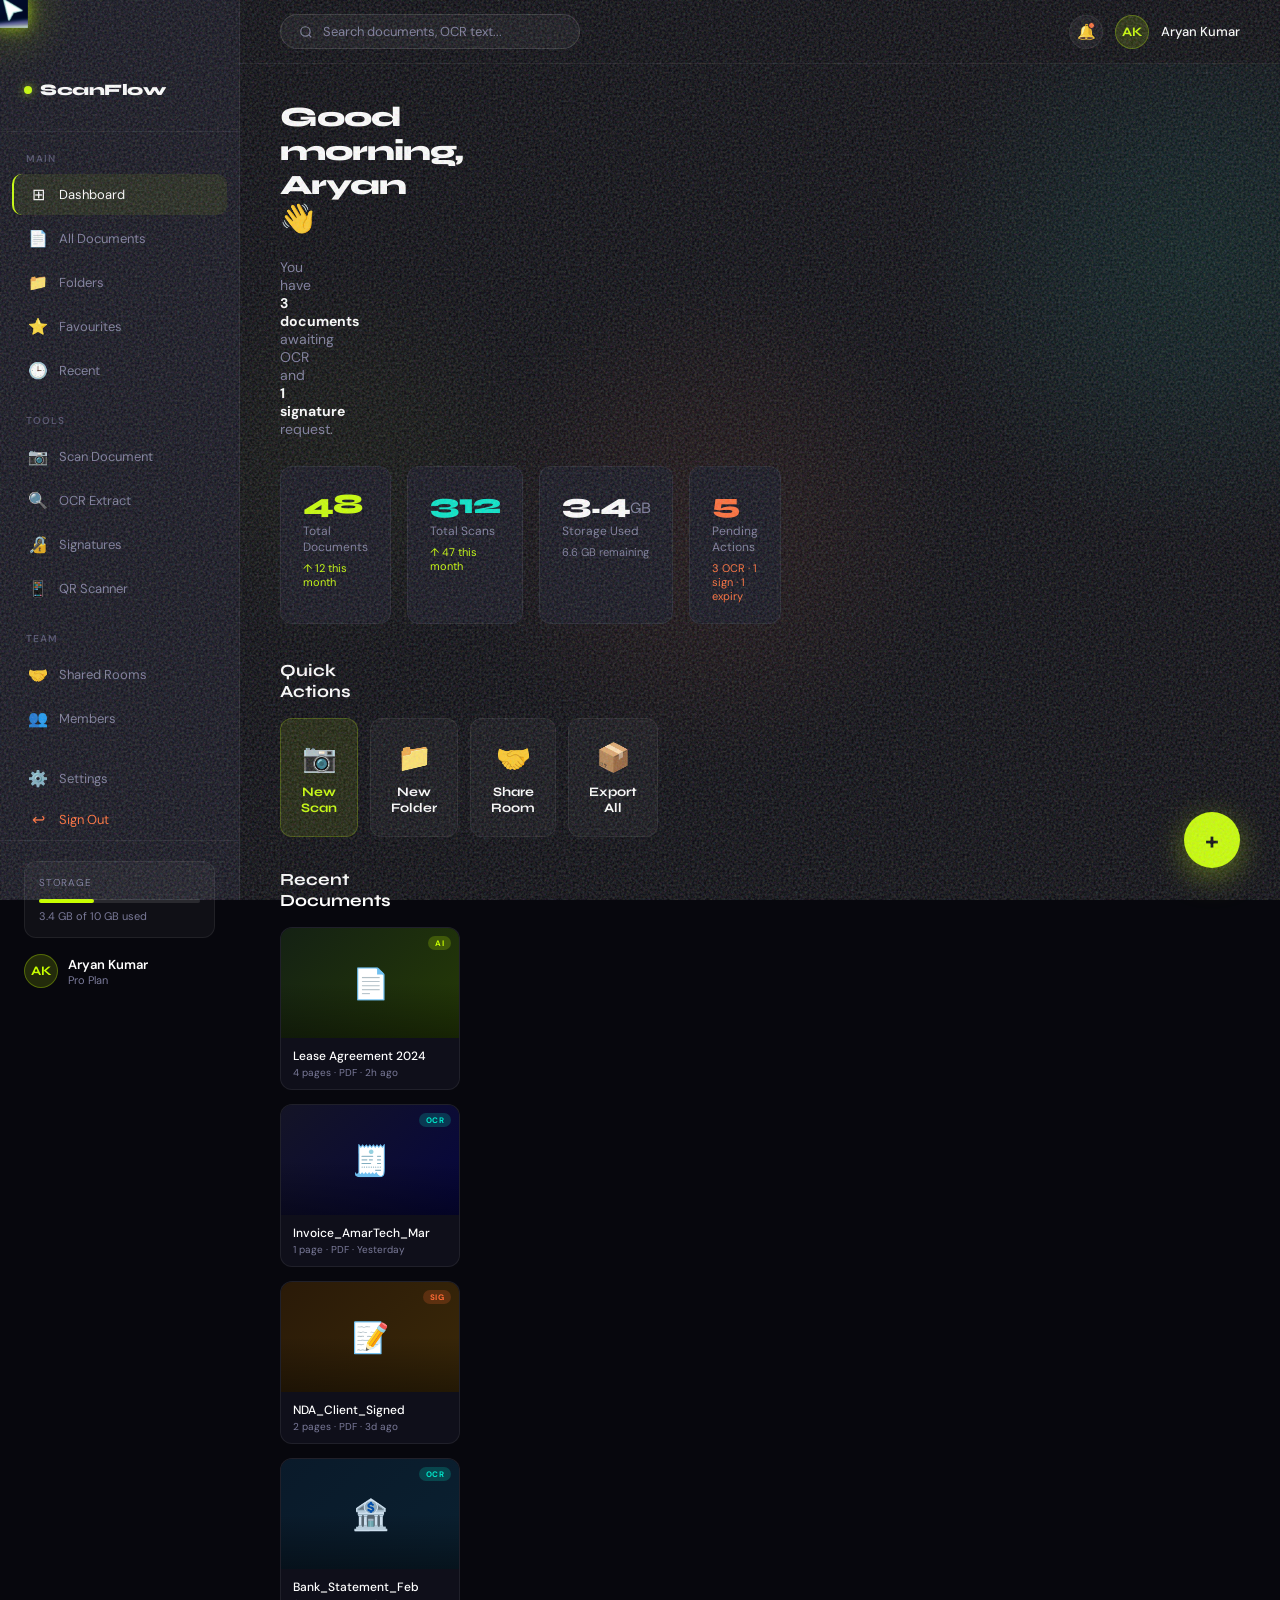
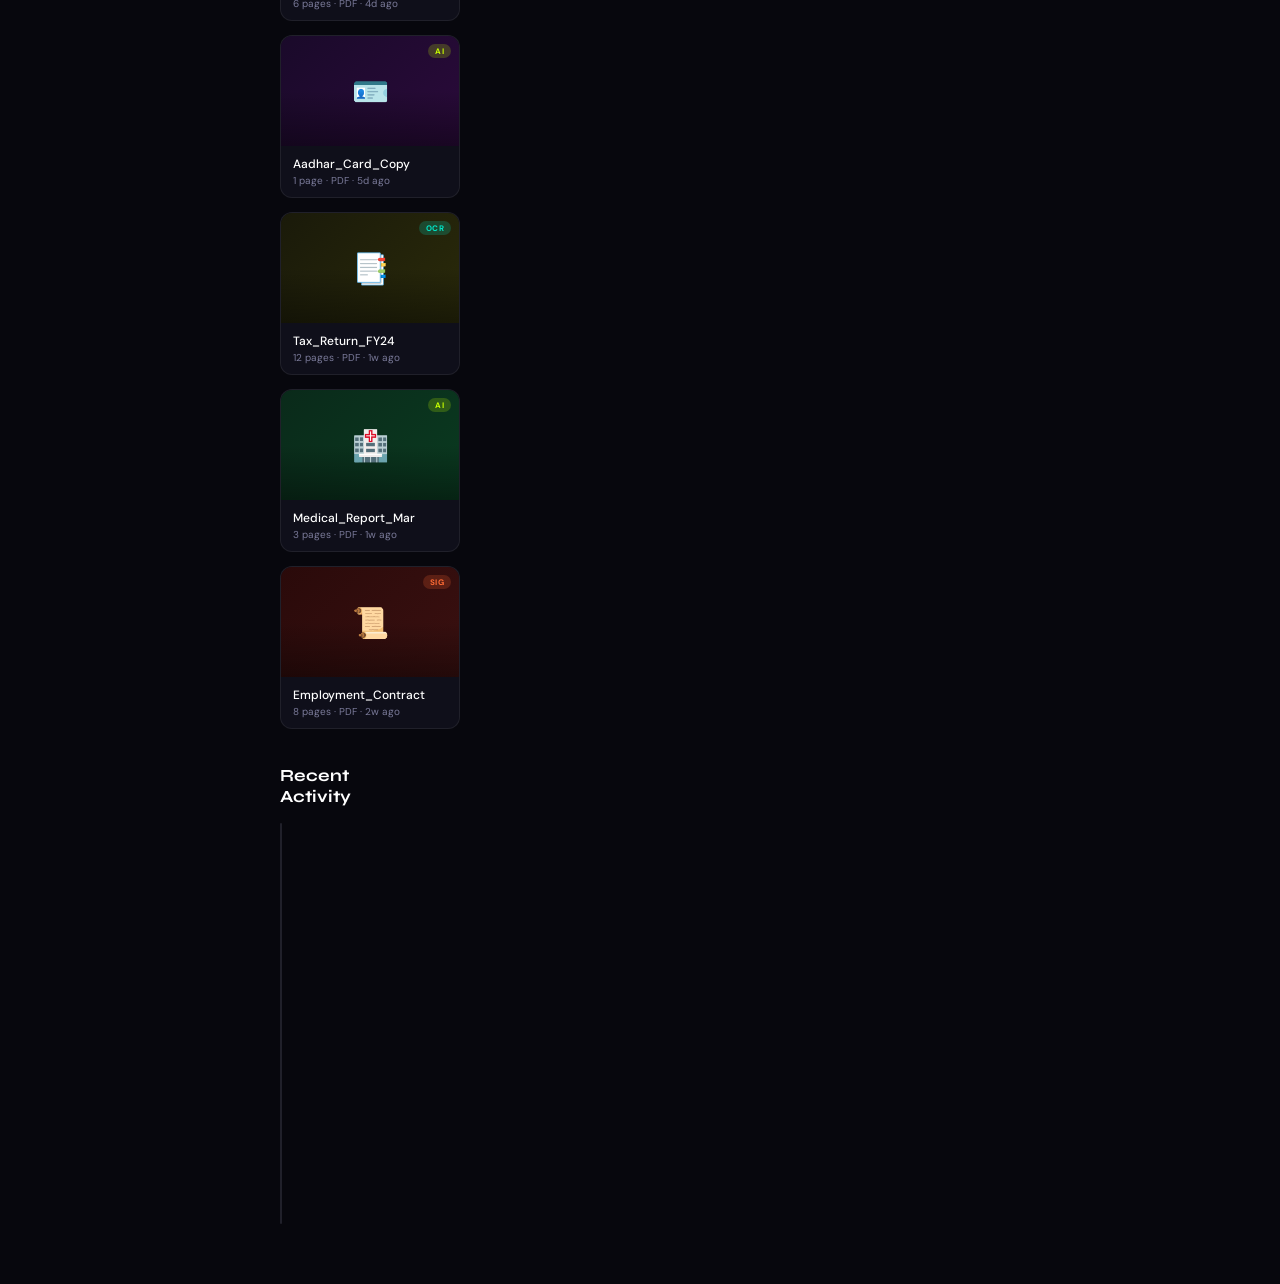
==== pages/dashboard.html @ fd3f7ed4 "Add files via upload" ====
<!DOCTYPE html>
<html lang="en">
<head>
<meta charset="UTF-8"><meta name="viewport" content="width=device-width, initial-scale=1.0">
<title>Dashboard — ScanFlow</title>
<link rel="stylesheet" href="../css/base.css">
<link rel="stylesheet" href="../css/navbar.css">
<link rel="stylesheet" href="../css/pages.css">
</head>
<body>
<div id="sf-cursor"><img src="[data-uri]" alt=""></div>
<div id="sf-cursor-glow"></div>
<div id="sf-bg" aria-hidden="true"></div>
<div id="sf-grain" aria-hidden="true"></div>

<div class="sf-page">
  <!-- DASHBOARD LAYOUT -->
  <div class="dashboard-layout">

    <!-- SIDEBAR -->
    <aside class="dash-sidebar">
      <div class="dash-logo">
        <a href="../index.html" class="island-logo"><div class="island-logo-dot"></div>ScanFlow</a>
      </div>
      <nav class="dash-nav">
        <div style="font-size:10px;font-weight:600;letter-spacing:0.1em;text-transform:uppercase;color:var(--muted2);padding:0 14px;margin-bottom:6px;">Main</div>
        <a href="dashboard.html" class="dash-link active"><span class="dash-link-icon">⊞</span> Dashboard</a>
        <a href="#" class="dash-link" onclick="showDocs();return false;"><span class="dash-link-icon">📄</span> All Documents</a>
        <a href="#" class="dash-link"><span class="dash-link-icon">📁</span> Folders</a>
        <a href="#" class="dash-link"><span class="dash-link-icon">⭐</span> Favourites</a>
        <a href="#" class="dash-link"><span class="dash-link-icon">🕒</span> Recent</a>

        <div style="font-size:10px;font-weight:600;letter-spacing:0.1em;text-transform:uppercase;color:var(--muted2);padding:8px 14px 6px;margin-top:12px;">Tools</div>
        <a href="scanner.html" class="dash-link"><span class="dash-link-icon">📷</span> Scan Document</a>
        <a href="#" class="dash-link"><span class="dash-link-icon">🔍</span> OCR Extract</a>
        <a href="#" class="dash-link"><span class="dash-link-icon">🔏</span> Signatures</a>
        <a href="#" class="dash-link"><span class="dash-link-icon">📱</span> QR Scanner</a>

        <div style="font-size:10px;font-weight:600;letter-spacing:0.1em;text-transform:uppercase;color:var(--muted2);padding:8px 14px 6px;margin-top:12px;">Team</div>
        <a href="#" class="dash-link"><span class="dash-link-icon">🤝</span> Shared Rooms</a>
        <a href="#" class="dash-link"><span class="dash-link-icon">👥</span> Members</a>

        <div style="margin-top:auto;padding-top:16px;">
          <a href="#" class="dash-link"><span class="dash-link-icon">⚙️</span> Settings</a>
          <a href="login.html" class="dash-link" style="color:var(--accent3);"><span class="dash-link-icon">↩</span> Sign Out</a>
        </div>
      </nav>

      <div class="dash-bottom">
        <div class="stor-widget">
          <div class="stor-w-label">Storage</div>
          <div class="stor-w-bar"><div class="stor-w-fill"></div></div>
          <div class="stor-w-info">3.4 GB of 10 GB used</div>
        </div>
        <div style="display:flex;align-items:center;gap:10px;">
          <div class="user-av">AK</div>
          <div>
            <div style="font-size:13px;font-weight:600;">Aryan Kumar</div>
            <div style="font-size:11px;color:var(--muted);">Pro Plan</div>
          </div>
        </div>
      </div>
    </aside>

    <!-- MAIN -->
    <main class="dash-main">

      <!-- TOP BAR -->
      <div class="dash-topbar">
        <div class="dash-search">
          <svg width="14" height="14" viewBox="0 0 24 24" fill="none" stroke="var(--muted)" stroke-width="2"><circle cx="11" cy="11" r="8"/><path d="m21 21-4.35-4.35"/></svg>
          <input type="text" placeholder="Search documents, OCR text..." id="dash-search-input">
        </div>
        <div class="dash-user">
          <div class="notif-btn">
            🔔
            <div class="notif-pip"></div>
          </div>
          <div class="user-av">AK</div>
          <div style="font-size:13px;font-weight:500;">Aryan Kumar</div>
        </div>
      </div>

      <!-- GREETING -->
      <div style="margin-bottom:28px;">
        <h1 class="dash-section-title" style="font-size:28px;">Good morning, Aryan 👋</h1>
        <p style="font-size:14px;color:var(--muted);">You have <strong style="color:#fff;">3 documents</strong> awaiting OCR and <strong style="color:#fff;">1 signature</strong> request.</p>
      </div>

      <!-- STATS ROW -->
      <div class="stats-row">
        <div class="stat-card">
          <div class="stat-card-num" style="color:var(--accent);">48</div>
          <div class="stat-card-label">Total Documents</div>
          <div class="stat-card-change change-up">↑ 12 this month</div>
        </div>
        <div class="stat-card">
          <div class="stat-card-num" style="color:var(--accent2);">312</div>
          <div class="stat-card-label">Total Scans</div>
          <div class="stat-card-change change-up">↑ 47 this month</div>
        </div>
        <div class="stat-card">
          <div class="stat-card-num">3.4<span style="font-size:16px;font-weight:400;color:var(--muted);">GB</span></div>
          <div class="stat-card-label">Storage Used</div>
          <div class="stat-card-change" style="color:var(--muted);">6.6 GB remaining</div>
        </div>
        <div class="stat-card">
          <div class="stat-card-num" style="color:var(--accent3);">5</div>
          <div class="stat-card-label">Pending Actions</div>
          <div class="stat-card-change change-dn">3 OCR · 1 sign · 1 expiry</div>
        </div>
      </div>

      <!-- QUICK ACTIONS -->
      <div style="margin-bottom:32px;">
        <div class="dash-recent-title" style="margin-top:0;">Quick Actions</div>
        <div style="display:grid;grid-template-columns:repeat(4,1fr);gap:12px;">
          <a href="scanner.html" style="background:rgba(200,255,0,0.1);border:1px solid rgba(200,255,0,0.22);border-radius:var(--r);padding:20px;text-align:center;transition:all 0.2s;display:block;" onmouseover="this.style.transform='translateY(-2px)'" onmouseout="this.style.transform='none'">
            <div style="font-size:28px;margin-bottom:8px;">📷</div>
            <div style="font-family:'Syne',sans-serif;font-size:13px;font-weight:700;color:var(--accent);">New Scan</div>
          </a>
          <div onclick="sfToast('📂','Folder created','New folder ready')" style="background:rgba(255,255,255,0.04);border:1px solid var(--border);border-radius:var(--r);padding:20px;text-align:center;transition:all 0.2s;" onmouseover="this.style.borderColor='var(--border2)';this.style.transform='translateY(-2px)'" onmouseout="this.style.borderColor='var(--border)';this.style.transform='none'">
            <div style="font-size:28px;margin-bottom:8px;">📁</div>
            <div style="font-family:'Syne',sans-serif;font-size:13px;font-weight:700;">New Folder</div>
          </div>
          <div onclick="sfToast('🔗','Link copied!','Share link ready to send')" style="background:rgba(255,255,255,0.04);border:1px solid var(--border);border-radius:var(--r);padding:20px;text-align:center;transition:all 0.2s;" onmouseover="this.style.borderColor='var(--border2)';this.style.transform='translateY(-2px)'" onmouseout="this.style.borderColor='var(--border)';this.style.transform='none'">
            <div style="font-size:28px;margin-bottom:8px;">🤝</div>
            <div style="font-family:'Syne',sans-serif;font-size:13px;font-weight:700;">Share Room</div>
          </div>
          <div onclick="sfToast('📦','Export started','Creating ZIP of all documents...')" style="background:rgba(255,255,255,0.04);border:1px solid var(--border);border-radius:var(--r);padding:20px;text-align:center;transition:all 0.2s;" onmouseover="this.style.borderColor='var(--border2)';this.style.transform='translateY(-2px)'" onmouseout="this.style.borderColor='var(--border)';this.style.transform='none'">
            <div style="font-size:28px;margin-bottom:8px;">📦</div>
            <div style="font-family:'Syne',sans-serif;font-size:13px;font-weight:700;">Export All</div>
          </div>
        </div>
      </div>

      <!-- RECENT DOCUMENTS -->
      <div class="dash-recent-title">Recent Documents</div>
      <div class="dash-docs-grid" id="docs-grid">
        <!-- populated by JS -->
      </div>

      <!-- ACTIVITY FEED -->
      <div class="dash-recent-title" style="margin-top:36px;">Recent Activity</div>
      <div style="background:var(--ink2);border:1px solid var(--border);border-radius:var(--r);overflow:hidden;">
        <div id="activity-feed"></div>
      </div>

    </main>
  </div>

  <!-- FAB -->
  <button class="scan-fab" onclick="window.location.href='scanner.html'" title="New Scan">+</button>

</div><!-- /sf-page -->

<div id="sf-toast"><div class="toast-ico">✅</div><div><div class="toast-title">Done</div><div class="toast-msg"></div></div></div>
<script src="../js/main.js"></script>
<script>
const docs = [
  { emoji:'📄', name:'Lease Agreement 2024', meta:'4 pages · PDF · 2h ago',   bg:'linear-gradient(135deg,#142114,#253a06)', tag:'AI',  tagClass:'tag-ai'  },
  { emoji:'🧾', name:'Invoice_AmarTech_Mar', meta:'1 page · PDF · Yesterday', bg:'linear-gradient(135deg,#141426,#06063e)', tag:'OCR', tagClass:'tag-ocr' },
  { emoji:'📝', name:'NDA_Client_Signed',    meta:'2 pages · PDF · 3d ago',   bg:'linear-gradient(135deg,#2a1a08,#3a2808)', tag:'SIG', tagClass:'tag-sig' },
  { emoji:'🏦', name:'Bank_Statement_Feb',   meta:'6 pages · PDF · 4d ago',   bg:'linear-gradient(135deg,#0a1a2a,#0a2030)', tag:'OCR', tagClass:'tag-ocr' },
  { emoji:'🪪', name:'Aadhar_Card_Copy',     meta:'1 page · PDF · 5d ago',    bg:'linear-gradient(135deg,#1a0a2a,#2a0a3a)', tag:'AI',  tagClass:'tag-ai'  },
  { emoji:'📑', name:'Tax_Return_FY24',      meta:'12 pages · PDF · 1w ago',  bg:'linear-gradient(135deg,#1a1a0a,#2a2a0a)', tag:'OCR', tagClass:'tag-ocr' },
  { emoji:'🏥', name:'Medical_Report_Mar',   meta:'3 pages · PDF · 1w ago',   bg:'linear-gradient(135deg,#0a2a1a,#0a3a20)', tag:'AI',  tagClass:'tag-ai'  },
  { emoji:'📜', name:'Employment_Contract',  meta:'8 pages · PDF · 2w ago',   bg:'linear-gradient(135deg,#2a0a0a,#3a1010)', tag:'SIG', tagClass:'tag-sig' },
];

const grid = document.getElementById('docs-grid');
docs.forEach(d => {
  grid.innerHTML += `
  <div class="dash-doc-card" onclick="sfToast('📄','Opening...','${d.name}')">
    <div class="ddc-thumb" style="background:${d.bg};">
      <span style="position:relative;z-index:1;">${d.emoji}</span>
      <span class="doc-tag-mini ${d.tagClass}" style="position:absolute;top:8px;right:8px;z-index:2;">${d.tag}</span>
    </div>
    <div class="ddc-info">
      <div class="ddc-name">${d.name}</div>
      <div class="ddc-meta">${d.meta}</div>
    </div>
    <div class="ddc-actions">
      <div class="ddc-btn" title="Edit" onclick="event.stopPropagation();sfToast('✏️','Edit mode','Opening editor...')">✏️</div>
      <div class="ddc-btn" title="Share" onclick="event.stopPropagation();sfToast('🔗','Link copied!','Share link ready')">🔗</div>
      <div class="ddc-btn" title="Delete" onclick="event.stopPropagation();sfToast('🗑','Deleted','Moved to Trash')">🗑</div>
    </div>
  </div>`;
});

const activities = [
  { icon:'☁️', color:'var(--accent)',  title:'Lease Agreement 2024 synced to Cloudinary',  time:'2 hours ago'  },
  { icon:'✨', color:'var(--accent)',  title:'AI named: Invoice_AmarTech_Mar2024',           time:'Yesterday'    },
  { icon:'🔍', color:'var(--accent2)', title:'OCR completed on Bank_Statement_Feb',          time:'4 days ago'   },
  { icon:'🔏', color:'var(--accent3)', title:'NDA_Client signed with digital signature',     time:'3 days ago'   },
  { icon:'📦', color:'var(--accent2)', title:'Tax_Return_FY24 exported as PDF',              time:'1 week ago'   },
];

const feed = document.getElementById('activity-feed');
activities.forEach((a, i) => {
  feed.innerHTML += `
  <div style="display:flex;align-items:center;gap:14px;padding:14px 18px;${i < activities.length-1 ? 'border-bottom:1px solid var(--border);' : ''}transition:background 0.2s;" onmouseover="this.style.background='rgba(255,255,255,0.02)'" onmouseout="this.style.background='transparent'">
    <div style="width:32px;height:32px;border-radius:9px;background:rgba(255,255,255,0.05);display:flex;align-items:center;justify-content:center;font-size:14px;flex-shrink:0;">${a.icon}</div>
    <div style="flex:1;font-size:13px;">${a.title}</div>
    <div style="font-size:11px;color:var(--muted);white-space:nowrap;">${a.time}</div>
  </div>`;
});

// Search filter
document.getElementById('dash-search-input').addEventListener('input', function() {
  const q = this.value.toLowerCase();
  document.querySelectorAll('.dash-doc-card').forEach(c => {
    const name = c.querySelector('.ddc-name').textContent.toLowerCase();
    c.style.display = name.includes(q) ? '' : 'none';
  });
});
</script>
</body>
</html>
---- css/base.css ----
/* ============================================
   SCANFLOW — BASE STYLES
   Variables · Reset · Typography · Cursor · Background
   ============================================ */

@import url('https://fonts.googleapis.com/css2?family=Syne:wght@400;500;600;700;800&family=DM+Sans:ital,wght@0,300;0,400;0,500;1,300&family=DM+Mono:wght@400;500&display=swap');

/* ── TOKENS ── */
:root {
  --ink:     #07070d;
  --ink2:    #0f0f1a;
  --ink3:    #1a1a28;
  --ink4:    #252536;
  --smoke:   #f5f4f0;
  --accent:  #c8ff00;
  --accent2: #00e5c8;
  --accent3: #ff6b35;
  --muted:   #7a7a99;
  --muted2:  #4a4a66;
  --border:  rgba(255,255,255,0.07);
  --border2: rgba(255,255,255,0.13);
  --border3: rgba(255,255,255,0.22);
  --r:       12px;
  --r2:      20px;
  --r3:      28px;
  --shadow:  0 24px 80px rgba(0,0,0,0.6);
}

/* ── RESET ── */
*, *::before, *::after { margin:0; padding:0; box-sizing:border-box; }
html { scroll-behavior: smooth; font-size: 16px; }
body {
  font-family: 'DM Sans', sans-serif;
  background: var(--ink);
  color: #fff;
  overflow-x: hidden;
  cursor: none;
  min-height: 100vh;
}
a { text-decoration: none; color: inherit; }
button { font-family: inherit; cursor: none; }
img { max-width: 100%; display: block; }
ul { list-style: none; }

/* ── CUSTOM CURSOR ── */
#sf-cursor {
  position: fixed;
  width: 32px; height: 32px;
  pointer-events: none;
  z-index: 99999;
  transform: translate(-4px, -4px);
  transition: transform 0.08s linear;
  will-change: transform, left, top;
  filter: drop-shadow(0 0 8px rgba(200,255,0,0.6)) drop-shadow(0 0 20px rgba(200,255,0,0.3));
}
#sf-cursor img {
  width: 100%; height: 100%;
  object-fit: contain;
}
#sf-cursor-glow {
  position: fixed;
  width: 180px; height: 180px;
  border-radius: 50%;
  pointer-events: none;
  z-index: 99990;
  transform: translate(-50%, -50%);
  background: radial-gradient(circle, rgba(200,255,0,0.06) 0%, transparent 70%);
  transition: left 0.25s ease, top 0.25s ease;
}
body:has(a:hover) #sf-cursor { filter: drop-shadow(0 0 12px rgba(200,255,0,1)) drop-shadow(0 0 30px rgba(200,255,0,0.6)); transform: translate(-4px,-4px) scale(1.2); }
body:has(button:hover) #sf-cursor { filter: drop-shadow(0 0 12px var(--accent2)) drop-shadow(0 0 30px rgba(0,229,200,0.6)); transform: translate(-4px,-4px) scale(1.15) rotate(-15deg); }

/* ── NEON FLUID BACKGROUND ── */
#sf-bg {
  position: fixed;
  inset: 0;
  z-index: 0;
  overflow: hidden;
  pointer-events: none;
}
#sf-bg canvas {
  position: absolute;
  inset: 0;
  width: 100%;
  height: 100%;
}
.sf-blob {
  position: absolute;
  border-radius: 50%;
  filter: blur(80px);
  mix-blend-mode: screen;
  animation: blobFloat linear infinite;
  will-change: transform;
  opacity: 0;
  animation-fill-mode: forwards;
}
@keyframes blobFloat {
  0%   { transform: translate(0,0) scale(1);   opacity:0; }
  10%  { opacity: 0.7; }
  50%  { transform: translate(var(--dx), var(--dy)) scale(var(--scale)); opacity: 0.5; }
  90%  { opacity: 0.6; }
  100% { transform: translate(var(--dx2),var(--dy2)) scale(0.9); opacity: 0; }
}

/* ── GRAIN ── */
#sf-grain {
  position: fixed; inset: 0; z-index: 9998;
  pointer-events: none; opacity: 0.28;
  background-image: url("data:image/svg+xml,%3Csvg viewBox='0 0 512 512' xmlns='http://www.w3.org/2000/svg'%3E%3Cfilter id='n'%3E%3CfeTurbulence type='fractalNoise' baseFrequency='0.75' numOctaves='4' stitchTiles='stitch'/%3E%3C/filter%3E%3Crect width='100%25' height='100%25' filter='url(%23n)'/%3E%3C/svg%3E");
}

/* ── LAYOUT WRAPPER ── */
.sf-page {
  position: relative;
  z-index: 1;
  min-height: 100vh;
}

/* ── TYPOGRAPHY ── */
.display {
  font-family: 'Syne', sans-serif;
  font-weight: 800;
  line-height: 0.92;
  letter-spacing: -3px;
}
.display-md {
  font-family: 'Syne', sans-serif;
  font-weight: 700;
  line-height: 1.05;
  letter-spacing: -1.5px;
}
.mono { font-family: 'DM Mono', monospace; }

/* ── SECTION LABEL ── */
.sec-label {
  display: inline-flex; align-items: center; gap: 10px;
  font-size: 11px; font-weight: 600;
  letter-spacing: 0.14em; text-transform: uppercase;
  color: var(--accent); margin-bottom: 18px;
}
.sec-label::before {
  content: '';
  display: block; width: 28px; height: 1px;
  background: var(--accent);
}

/* ── BUTTONS ── */
.btn {
  display: inline-flex; align-items: center; gap: 10px;
  font-family: 'Syne', sans-serif; font-weight: 700;
  font-size: 14px; letter-spacing: -0.2px;
  padding: 14px 28px; border-radius: 100px;
  border: none; cursor: none;
  transition: transform 0.2s, box-shadow 0.3s, opacity 0.2s;
}
.btn-primary {
  background: var(--accent); color: var(--ink);
}
.btn-primary:hover {
  transform: translateY(-2px);
  box-shadow: 0 16px 50px rgba(200,255,0,0.35);
}
.btn-ghost {
  background: transparent; color: #fff;
  border: 1px solid var(--border2);
}
.btn-ghost:hover { background: rgba(255,255,255,0.06); border-color: var(--border3); }
.btn-accent2 {
  background: var(--accent2); color: var(--ink);
}
.btn-accent2:hover { transform: translateY(-2px); box-shadow: 0 16px 50px rgba(0,229,200,0.35); }

/* ── CARDS ── */
.card {
  background: rgba(255,255,255,0.03);
  border: 1px solid var(--border);
  border-radius: var(--r2);
  transition: border-color 0.3s, transform 0.3s;
}
.card:hover { border-color: var(--border2); transform: translateY(-3px); }
.card-glow:hover { box-shadow: 0 0 40px rgba(200,255,0,0.08); }

/* ── ACCENT LINE TOP ── */
.accent-top {
  position: relative;
}
.accent-top::before {
  content: '';
  position: absolute; top: 0; left: 0; right: 0; height: 1px;
  background: linear-gradient(90deg, transparent, var(--accent), transparent);
  opacity: 0; transition: opacity 0.3s;
}
.accent-top:hover::before { opacity: 1; }

/* ── BADGE ── */
.badge {
  display: inline-flex; align-items: center; gap: 7px;
  border-radius: 100px; padding: 6px 14px;
  font-size: 11px; font-weight: 600;
  letter-spacing: 0.06em; text-transform: uppercase;
}
.badge-green  { background: rgba(200,255,0,0.1);  border: 1px solid rgba(200,255,0,0.22); color: var(--accent); }
.badge-teal   { background: rgba(0,229,200,0.1);  border: 1px solid rgba(0,229,200,0.22); color: var(--accent2); }
.badge-coral  { background: rgba(255,107,53,0.1); border: 1px solid rgba(255,107,53,0.22); color: var(--accent3); }
.badge-dot { width:5px; height:5px; border-radius:50%; background:currentColor; animation: pulse 1.4s ease-in-out infinite; }

/* ── DIVIDER ── */
.divider {
  border: none;
  border-top: 1px solid var(--border);
  margin: 0;
}

/* ── SCROLL REVEAL ── */
.reveal {
  opacity: 0;
  transform: translateY(28px);
  transition: opacity 0.75s ease, transform 0.75s ease;
}
.reveal.visible { opacity: 1; transform: translateY(0); }
.reveal-delay-1 { transition-delay: 0.1s; }
.reveal-delay-2 { transition-delay: 0.2s; }
.reveal-delay-3 { transition-delay: 0.3s; }

/* ── ANIMATIONS ── */
@keyframes pulse     { 0%,100%{transform:scale(1);opacity:1} 50%{transform:scale(1.6);opacity:0.6} }
@keyframes fadeUp    { from{opacity:0;transform:translateY(24px)} to{opacity:1;transform:translateY(0)} }
@keyframes glow      { 0%,100%{opacity:0.4} 50%{opacity:0.8} }
@keyframes spin      { to{transform:rotate(360deg)} }
@keyframes marquee   { from{transform:translateX(0)} to{transform:translateX(-50%)} }
@keyframes scanLine  { 0%{top:8%} 100%{top:88%} }
@keyframes scanPulse { 0%,100%{box-shadow:0 0 12px rgba(200,255,0,0.4)} 50%{box-shadow:0 0 28px rgba(200,255,0,0.9)} }
@keyframes bounce    { 0%,100%{transform:translateX(-50%) translateY(0)} 50%{transform:translateX(-50%) translateY(9px)} }
@keyframes slideIn   { from{transform:translateY(20px);opacity:0} to{transform:translateY(0);opacity:1} }

/* ── FORM INPUTS ── */
.sf-input {
  width: 100%;
  background: rgba(255,255,255,0.05);
  border: 1px solid var(--border2);
  border-radius: var(--r);
  padding: 14px 18px;
  color: #fff; font-family: 'DM Sans', sans-serif; font-size: 15px;
  outline: none; transition: border-color 0.2s, box-shadow 0.2s;
}
.sf-input::placeholder { color: var(--muted); }
.sf-input:focus { border-color: rgba(200,255,0,0.4); box-shadow: 0 0 0 3px rgba(200,255,0,0.08); }

input[type=range] {
  -webkit-appearance: none; width: 100%; height: 3px;
  background: rgba(255,255,255,0.12); border-radius: 2px; outline: none;
}
input[type=range]::-webkit-slider-thumb {
  -webkit-appearance: none; width: 15px; height: 15px;
  border-radius: 50%; background: var(--accent); cursor: none;
  box-shadow: 0 0 12px rgba(200,255,0,0.5);
}

/* ── SCROLLBAR ── */
::-webkit-scrollbar { width: 6px; }
::-webkit-scrollbar-track { background: var(--ink2); }
::-webkit-scrollbar-thumb { background: var(--ink4); border-radius: 3px; }
::-webkit-scrollbar-thumb:hover { background: var(--muted2); }

/* ── SELECTION ── */
::selection { background: rgba(200,255,0,0.25); color: #fff; }
---- css/navbar.css ----
/* ============================================
   SCANFLOW — DYNAMIC ISLAND NAVBAR
   ============================================ */

/* ── NAVBAR WRAPPER ── */
#sf-nav-wrap {
  position: fixed;
  top: 20px;
  left: 50%;
  transform: translateX(-50%);
  z-index: 1000;
  display: flex;
  justify-content: center;
}

/* ── THE ISLAND ── */
#sf-island {
  background: rgba(10,10,18,0.82);
  backdrop-filter: blur(24px) saturate(180%);
  -webkit-backdrop-filter: blur(24px) saturate(180%);
  border: 1px solid rgba(255,255,255,0.1);
  border-radius: 100px;
  padding: 10px 14px 10px 18px;
  display: flex;
  align-items: center;
  gap: 0;
  box-shadow:
    0 4px 24px rgba(0,0,0,0.5),
    0 0 0 0.5px rgba(255,255,255,0.05) inset,
    0 1px 0 rgba(255,255,255,0.08) inset;
  transition:
    width 0.5s cubic-bezier(0.34,1.56,0.64,1),
    padding 0.4s cubic-bezier(0.34,1.56,0.64,1),
    background 0.3s;
  white-space: nowrap;
  overflow: visible;
  width: auto;
  min-width: 0;
}

#sf-island.expanded {
  background: rgba(10,10,18,0.95);
  border-color: rgba(200,255,0,0.15);
}

/* ── LOGO INSIDE ISLAND ── */
.island-logo {
  display: flex; align-items: center; gap: 8px;
  font-family: 'Syne', sans-serif;
  font-weight: 800; font-size: 16px;
  letter-spacing: -0.5px;
  color: #fff;
  flex-shrink: 0;
}
.island-logo-dot {
  width: 8px; height: 8px;
  background: var(--accent);
  border-radius: 50%;
  box-shadow: 0 0 10px rgba(200,255,0,0.7);
  animation: pulse 2s ease-in-out infinite;
}

/* ── SEPARATOR ── */
.island-sep {
  width: 1px; height: 20px;
  background: rgba(255,255,255,0.1);
  margin: 0 14px;
  flex-shrink: 0;
}

/* ── LINKS ── */
.island-links {
  display: flex; align-items: center; gap: 4px;
  flex-shrink: 0;
}
.island-link {
  padding: 7px 14px;
  border-radius: 100px;
  font-size: 13px; font-weight: 400;
  color: var(--muted);
  transition: color 0.2s, background 0.2s;
  white-space: nowrap;
  position: relative;
}
.island-link:hover { color: #fff; background: rgba(255,255,255,0.06); }
.island-link.active { color: #fff; }
.island-link.active::after {
  content: '';
  position: absolute; bottom: 3px; left: 50%; transform: translateX(-50%);
  width: 4px; height: 4px; border-radius: 50%;
  background: var(--accent);
  box-shadow: 0 0 6px rgba(200,255,0,0.8);
}

/* ── CTA BUTTON INSIDE ISLAND ── */
.island-cta {
  display: flex; align-items: center; gap: 6px;
  background: var(--accent); color: var(--ink);
  font-family: 'Syne', sans-serif;
  font-weight: 700; font-size: 13px;
  padding: 9px 18px; border-radius: 100px;
  border: none; flex-shrink: 0;
  transition: transform 0.2s, box-shadow 0.2s;
  margin-left: 8px;
}
.island-cta:hover {
  transform: scale(1.04);
  box-shadow: 0 0 24px rgba(200,255,0,0.45);
}

/* ── EXPANDED STATE — notification pill ── */
.island-notif {
  display: flex; align-items: center; gap: 10px;
  overflow: hidden;
  max-width: 0;
  opacity: 0;
  transition: max-width 0.5s cubic-bezier(0.34,1.56,0.64,1), opacity 0.3s;
}
.island-notif.show {
  max-width: 220px;
  opacity: 1;
}
.notif-icon {
  width: 28px; height: 28px; border-radius: 8px;
  background: rgba(200,255,0,0.12);
  display: flex; align-items: center; justify-content: center;
  font-size: 13px; flex-shrink: 0;
}
.notif-text { font-size: 12px; white-space: nowrap; }
.notif-title { font-weight: 600; color: #fff; }
.notif-sub { color: var(--muted); font-size: 11px; }

/* ── MOBILE HAMBURGER ── */
.island-hamburger {
  display: none;
  flex-direction: column; gap: 4px;
  padding: 8px; cursor: none;
  background: none; border: none;
}
.island-hamburger span {
  display: block; width: 18px; height: 1.5px;
  background: var(--muted); border-radius: 2px;
  transition: all 0.3s;
}

/* ── MOBILE MENU DROP ── */
.island-mobile-menu {
  display: none;
  position: fixed;
  top: 72px; left: 50%; transform: translateX(-50%);
  width: calc(100vw - 40px); max-width: 400px;
  background: rgba(10,10,18,0.96);
  border: 1px solid var(--border2);
  border-radius: var(--r2);
  padding: 12px;
  backdrop-filter: blur(24px);
  flex-direction: column; gap: 4px;
  z-index: 999;
  box-shadow: 0 20px 60px rgba(0,0,0,0.6);
  animation: slideIn 0.25s ease;
}
.island-mobile-menu.open { display: flex; }
.mob-link {
  padding: 12px 16px;
  border-radius: 10px;
  font-size: 14px; font-weight: 400;
  color: var(--muted);
  transition: all 0.2s;
}
.mob-link:hover { color: #fff; background: rgba(255,255,255,0.06); }

@media (max-width: 700px) {
  .island-links, .island-sep, .island-cta { display: none; }
  .island-hamburger { display: flex; }
  #sf-island { padding: 10px 14px; }
}
---- css/pages.css ----
/* ============================================
   SCANFLOW — PAGE STYLES
   Hero · Features · Scanner · Pricing · Auth · Dashboard · Docs
   ============================================ */

/* ══════════════════════════════════════════
   HERO PAGE
   ══════════════════════════════════════════ */
.hero-page {
  min-height: 100vh;
  display: flex; flex-direction: column;
  align-items: center; justify-content: center;
  padding: 140px 40px 80px;
  text-align: center;
  position: relative;
}
.hero-badge { margin-bottom: 32px; animation: fadeUp 0.6s ease both; }
.hero-title {
  font-size: clamp(54px, 9vw, 110px);
  margin-bottom: 28px;
  animation: fadeUp 0.6s 0.1s ease both;
}
.hero-title .accent  { color: var(--accent); display: block; }
.hero-title .dimmed  { color: var(--muted); font-weight: 400; font-style: italic; display: block; }
.hero-sub {
  font-size: clamp(16px, 2vw, 19px);
  color: var(--muted); max-width: 540px; margin: 0 auto 44px;
  font-weight: 300; line-height: 1.7;
  animation: fadeUp 0.6s 0.2s ease both;
}
.hero-actions {
  display: flex; align-items: center; justify-content: center; gap: 14px;
  animation: fadeUp 0.6s 0.3s ease both;
  flex-wrap: wrap;
}
.hero-stats {
  display: flex; justify-content: center; gap: 56px; flex-wrap: wrap;
  margin-top: 72px; padding-top: 40px;
  border-top: 1px solid var(--border);
  animation: fadeUp 0.6s 0.4s ease both;
}
.stat-num {
  font-family: 'Syne', sans-serif;
  font-size: 34px; font-weight: 800; letter-spacing: -1.5px;
}
.stat-num sup { font-size: 18px; color: var(--accent); vertical-align: top; margin-top: 4px; display: inline-block; }
.stat-label { font-size: 12px; color: var(--muted); margin-top: 4px; letter-spacing: 0.04em; }

/* App Window Preview */
.hero-window-wrap {
  margin-top: 72px; width: 100%; max-width: 880px;
  animation: fadeUp 0.9s 0.5s ease both;
}
.app-window {
  background: var(--ink2);
  border: 1px solid var(--border2);
  border-radius: var(--r2);
  overflow: hidden;
  box-shadow: 0 60px 160px rgba(0,0,0,0.7), 0 0 0 0.5px rgba(255,255,255,0.04);
}
.win-bar {
  display: flex; align-items: center; gap: 7px;
  padding: 13px 18px;
  background: rgba(255,255,255,0.025);
  border-bottom: 1px solid var(--border);
}
.win-dot { width: 11px; height: 11px; border-radius: 50%; }
.win-dot:nth-child(1) { background: #ff5f57; }
.win-dot:nth-child(2) { background: #febc2e; }
.win-dot:nth-child(3) { background: #28c840; }
.win-url {
  flex: 1; text-align: center;
  font-family: 'DM Mono', monospace;
  font-size: 11px; color: var(--muted);
}
.win-body { display: grid; grid-template-columns: 200px 1fr; height: 400px; }
.win-sidebar {
  border-right: 1px solid var(--border);
  padding: 18px 0;
  background: rgba(255,255,255,0.015);
  display: flex; flex-direction: column;
}
.win-nav-item {
  display: flex; align-items: center; gap: 10px;
  padding: 9px 18px; font-size: 12px; color: var(--muted);
  border-left: 2px solid transparent;
  transition: all 0.2s;
}
.win-nav-item.active { color: #fff; background: rgba(200,255,0,0.07); border-left-color: var(--accent); }
.win-main { padding: 22px; overflow: hidden; }
.win-main-hdr { display: flex; justify-content: space-between; align-items: center; margin-bottom: 18px; }
.win-main-title { font-family: 'Syne', sans-serif; font-size: 17px; font-weight: 700; }
.win-scan-btn {
  display: flex; align-items: center; gap: 5px;
  background: var(--accent); color: var(--ink);
  font-size: 11px; font-weight: 700;
  padding: 7px 14px; border-radius: 100px;
}
.doc-grid { display: grid; grid-template-columns: repeat(3,1fr); gap: 10px; }
.doc-thumb-card {
  background: rgba(255,255,255,0.04);
  border: 1px solid var(--border);
  border-radius: 10px; overflow: hidden;
  cursor: none; transition: all 0.2s;
  position: relative;
}
.doc-thumb-card:hover { border-color: var(--border2); transform: translateY(-2px); }
.doc-thumb-img {
  height: 90px;
  display: flex; align-items: center; justify-content: center;
  font-size: 24px;
}
.dti-1 { background: linear-gradient(135deg,#142114,#253a06); }
.dti-2 { background: linear-gradient(135deg,#141426,#06063e); }
.dti-3 { background: linear-gradient(135deg,#2a1a08,#3a2808); }
.doc-info-mini { padding: 8px 10px; }
.doc-name-mini { font-size: 11px; font-weight: 500; white-space: nowrap; overflow: hidden; text-overflow: ellipsis; }
.doc-meta-mini { font-size: 10px; color: var(--muted); margin-top: 1px; }
.doc-tag-mini {
  position: absolute; top: 7px; right: 7px;
  font-size: 8px; font-weight: 700; letter-spacing: 0.06em;
  padding: 2px 7px; border-radius: 100px; text-transform: uppercase;
}
.tag-ai   { background: rgba(200,255,0,0.2);  color: var(--accent); }
.tag-ocr  { background: rgba(0,229,200,0.2);  color: var(--accent2); }
.tag-sig  { background: rgba(255,107,53,0.2); color: var(--accent3); }
.storage-bar { padding: 18px; margin-top: auto; border-top: 1px solid var(--border); }
.stor-label { font-size: 10px; color: var(--muted); letter-spacing: 0.08em; text-transform: uppercase; margin-bottom: 8px; }
.stor-track { height: 3px; background: var(--border2); border-radius: 2px; }
.stor-fill { height: 100%; background: var(--accent); border-radius: 2px; width: 34%; }
.stor-note { font-size: 10px; color: var(--muted); margin-top: 5px; }

/* Scroll indicator */
.scroll-cue {
  position: absolute; bottom: 32px; left: 50%; transform: translateX(-50%);
  display: flex; flex-direction: column; align-items: center; gap: 8px;
  animation: bounce 2s ease-in-out infinite;
}
.scroll-cue span { font-size: 10px; letter-spacing: 0.12em; color: var(--muted); text-transform: uppercase; }

/* ══════════════════════════════════════════
   MARQUEE STRIP
   ══════════════════════════════════════════ */
.marquee-section {
  border-top: 1px solid var(--border);
  border-bottom: 1px solid var(--border);
  padding: 18px 0; overflow: hidden;
}
.marquee-track {
  display: flex; gap: 52px;
  width: max-content;
  animation: marquee 22s linear infinite;
}
.marquee-item {
  display: flex; align-items: center; gap: 10px;
  font-size: 12px; color: var(--muted); white-space: nowrap;
}
.marquee-item .mi-icon { font-size: 15px; }

/* ══════════════════════════════════════════
   FEATURES PAGE
   ══════════════════════════════════════════ */
.features-page { padding: 110px 40px; max-width: 1180px; margin: 0 auto; }
.features-intro { max-width: 600px; margin-bottom: 64px; }
.features-grid {
  display: grid; grid-template-columns: repeat(3,1fr);
  gap: 1px; background: var(--border);
  border: 1px solid var(--border);
  border-radius: var(--r2); overflow: hidden;
  margin-bottom: 80px;
}
.feat-cell {
  background: var(--ink); padding: 38px 34px;
  position: relative; overflow: hidden;
  transition: background 0.3s;
}
.feat-cell:hover { background: rgba(200,255,0,0.025); }
.feat-cell::before {
  content: ''; position: absolute;
  top: 0; left: 0; right: 0; height: 1px;
  background: linear-gradient(90deg, transparent, var(--accent), transparent);
  opacity: 0; transition: opacity 0.35s;
}
.feat-cell:hover::before { opacity: 1; }
.feat-icon {
  width: 46px; height: 46px; border-radius: 12px;
  display: flex; align-items: center; justify-content: center;
  font-size: 20px; margin-bottom: 18px;
}
.fi-green  { background: rgba(200,255,0,0.1);  border: 1px solid rgba(200,255,0,0.2); }
.fi-teal   { background: rgba(0,229,200,0.1);  border: 1px solid rgba(0,229,200,0.2); }
.fi-coral  { background: rgba(255,107,53,0.1); border: 1px solid rgba(255,107,53,0.2); }
.feat-name { font-family: 'Syne', sans-serif; font-size: 17px; font-weight: 700; margin-bottom: 9px; letter-spacing: -0.4px; }
.feat-desc { font-size: 13px; color: var(--muted); line-height: 1.68; }
.feat-num  { position: absolute; bottom: 14px; right: 18px; font-family: 'Syne', sans-serif; font-size: 72px; font-weight: 800; color: rgba(255,255,255,0.025); line-height: 1; pointer-events: none; }

/* Advanced features list */
.adv-grid { display: grid; grid-template-columns: 1fr 1fr; gap: 16px; }
.adv-card {
  background: var(--ink2); border: 1px solid var(--border);
  border-radius: var(--r); padding: 28px;
  display: flex; gap: 18px; align-items: flex-start;
  transition: border-color 0.2s, transform 0.2s;
}
.adv-card:hover { border-color: var(--border2); transform: translateY(-2px); }
.adv-icon { font-size: 26px; flex-shrink: 0; margin-top: 2px; }
.adv-name { font-family: 'Syne', sans-serif; font-size: 15px; font-weight: 700; margin-bottom: 6px; }
.adv-desc { font-size: 13px; color: var(--muted); line-height: 1.6; }

/* ══════════════════════════════════════════
   HOW IT WORKS
   ══════════════════════════════════════════ */
.how-page { padding: 110px 40px; max-width: 1180px; margin: 0 auto; }
.how-layout { display: grid; grid-template-columns: 1fr 1fr; gap: 80px; align-items: center; margin-top: 60px; }
.steps-list { display: flex; flex-direction: column; }
.step-row {
  display: flex; gap: 22px; padding: 26px 0;
  border-bottom: 1px solid var(--border);
  cursor: none; transition: all 0.2s;
}
.step-row:last-child { border-bottom: none; }
.step-row.active .step-circle { background: var(--accent); color: var(--ink); border-color: var(--accent); }
.step-row.active .step-title { color: #fff; }
.step-circle {
  width: 38px; height: 38px; border-radius: 50%;
  border: 1px solid var(--border2);
  display: flex; align-items: center; justify-content: center;
  font-family: 'Syne', sans-serif; font-weight: 700; font-size: 13px;
  color: var(--muted); flex-shrink: 0; transition: all 0.3s;
}
.step-title { font-family: 'Syne', sans-serif; font-size: 17px; font-weight: 700; color: var(--muted); margin-bottom: 5px; transition: color 0.3s; }
.step-desc { font-size: 13px; color: var(--muted); line-height: 1.65; }
.step-visual {
  background: var(--ink2); border: 1px solid var(--border2);
  border-radius: var(--r2); padding: 40px;
  min-height: 360px; display: flex; align-items: center; justify-content: center;
  position: relative; overflow: hidden;
}
.step-visual::before {
  content: ''; position: absolute; inset: 0;
  background: radial-gradient(ellipse 70% 70% at 50% 50%, rgba(200,255,0,0.04), transparent);
}

/* Scan anim inside visual */
.scan-mock {
  width: 190px; height: 250px;
  background: rgba(255,255,255,0.03);
  border: 1px solid var(--border2); border-radius: 10px;
  position: relative; overflow: hidden;
}
.scan-beam {
  position: absolute; left: 0; right: 0; height: 2px;
  background: linear-gradient(90deg, transparent, var(--accent), transparent);
  animation: scanLine 2s ease-in-out infinite;
  box-shadow: 0 0 18px rgba(200,255,0,0.7);
  animation: scanLine 2s ease-in-out infinite, scanPulse 2s ease-in-out infinite;
}
.scan-corner-mark { position: absolute; width: 18px; height: 18px; border-color: var(--accent); border-style: solid; border-width: 0; }
.sc-tl { top:8px; left:8px; border-top-width:2px; border-left-width:2px; border-radius:3px 0 0 0; }
.sc-tr { top:8px; right:8px; border-top-width:2px; border-right-width:2px; border-radius:0 3px 0 0; }
.sc-bl { bottom:8px; left:8px; border-bottom-width:2px; border-left-width:2px; border-radius:0 0 0 3px; }
.sc-br { bottom:8px; right:8px; border-bottom-width:2px; border-right-width:2px; border-radius:0 0 3px 0; }
.scan-lines { padding: 32px 18px 18px; display: flex; flex-direction: column; gap: 7px; }
.scan-line-item { height: 2px; background: rgba(255,255,255,0.07); border-radius: 1px; }
.scan-line-item:nth-child(even) { width: 70%; }

/* Floating badges on visual */
.vis-badge {
  position: absolute;
  background: var(--ink3); border-radius: 10px; padding: 9px 13px;
  font-size: 11px; font-weight: 600;
  box-shadow: 0 8px 24px rgba(0,0,0,0.4);
}
.vis-badge-1 { top: 22px; left: 16px; border: 1px solid rgba(0,229,200,0.3); animation: floatA 3s ease-in-out infinite; }
.vis-badge-2 { bottom: 36px; right: 16px; border: 1px solid rgba(200,255,0,0.3); animation: floatB 3.5s ease-in-out infinite; white-space: nowrap; }
.vb-dot { width: 6px; height: 6px; border-radius: 50%; background: currentColor; display: inline-block; margin-right: 6px; animation: pulse 1.2s infinite; }
@keyframes floatA { 0%,100%{transform:translateY(0)} 50%{transform:translateY(-9px)} }
@keyframes floatB { 0%,100%{transform:translateY(0)} 50%{transform:translateY(9px)} }

/* ══════════════════════════════════════════
   SCANNER PAGE (FULL)
   ══════════════════════════════════════════ */
.scanner-page { padding: 110px 40px 60px; max-width: 1180px; margin: 0 auto; }
.scanner-ui {
  background: var(--ink2); border: 1px solid var(--border2);
  border-radius: var(--r2); overflow: hidden;
  box-shadow: 0 40px 120px rgba(0,0,0,0.55);
}
.scanner-header {
  display: flex; align-items: center; justify-content: space-between;
  padding: 16px 26px;
  border-bottom: 1px solid var(--border);
  background: rgba(255,255,255,0.02);
  flex-wrap: wrap; gap: 12px;
}
.scan-filename { font-family: 'Syne', sans-serif; font-weight: 700; font-size: 14px; }
.scan-tabs {
  display: flex; gap: 3px;
  background: rgba(255,255,255,0.06); border-radius: 100px; padding: 3px;
}
.scan-tab {
  padding: 7px 18px; border-radius: 100px;
  font-size: 12px; font-weight: 500; color: var(--muted);
  border: none; background: transparent; transition: all 0.2s;
}
.scan-tab.active { background: var(--ink3); color: #fff; }
.scan-toolbar { display: flex; gap: 7px; }
.tool-btn {
  width: 34px; height: 34px; border-radius: 8px;
  background: rgba(255,255,255,0.05); border: 1px solid var(--border);
  display: flex; align-items: center; justify-content: center;
  color: var(--muted); font-size: 13px; transition: all 0.2s;
}
.tool-btn:hover { background: rgba(255,255,255,0.1); color: #fff; }
.scanner-workspace { display: grid; grid-template-columns: 1fr 270px; height: 520px; }
.scan-canvas {
  background: #030307; display: flex;
  align-items: center; justify-content: center;
  position: relative; overflow: hidden;
}
.doc-paper {
  width: 260px; height: 360px;
  background: #fff; border-radius: 3px;
  box-shadow: 0 24px 60px rgba(0,0,0,0.6);
  position: relative; overflow: hidden;
}
.paper-content { padding: 22px; color: var(--ink); }
.paper-h { font-family: 'Syne', sans-serif; font-size: 9px; font-weight: 700; color: #000; margin-bottom: 7px; }
.p-line { height: 1.5px; background: #ddd; margin: 4px 0; border-radius: 1px; }
.p-line.s { width: 68%; }
.p-line.xs { width: 44%; }
.p-para { height: 2px; background: #ccc; margin: 3px 0; border-radius: 1px; }
.p-para.p { width: 58%; }
.crop-frame {
  position: absolute; inset: 10px;
  border: 2px solid var(--accent);
  border-radius: 2px; pointer-events: none;
}
.crop-h { position: absolute; width: 13px; height: 13px; background: var(--accent); border-radius: 2px; }
.crop-h.tl { top:-6px; left:-6px; } .crop-h.tr { top:-6px; right:-6px; }
.crop-h.bl { bottom:-6px; left:-6px; } .crop-h.br { bottom:-6px; right:-6px; }
.canvas-btns {
  position: absolute; bottom: 18px; left: 50%; transform: translateX(-50%);
  display: flex; gap: 9px;
}
.cv-btn {
  padding: 9px 22px; border-radius: 100px;
  font-size: 12px; font-weight: 600; border: none; transition: all 0.2s;
}
.cv-btn.p { background: var(--accent); color: var(--ink); }
.cv-btn.s { background: rgba(255,255,255,0.09); color: #fff; border: 1px solid var(--border2); }
.scan-panel { border-left: 1px solid var(--border); display: flex; flex-direction: column; overflow-y: auto; }
.panel-sec { padding: 18px; border-bottom: 1px solid var(--border); }
.panel-lbl { font-size: 10px; font-weight: 600; letter-spacing: 0.1em; text-transform: uppercase; color: var(--muted); margin-bottom: 12px; }
.chip-row { display: flex; flex-wrap: wrap; gap: 5px; }
.chip {
  padding: 5px 12px; border-radius: 100px;
  font-size: 11px; font-weight: 500; cursor: none;
  border: 1px solid var(--border2); color: var(--muted);
  background: transparent; transition: all 0.2s;
}
.chip.active { background: rgba(200,255,0,0.1); border-color: rgba(200,255,0,0.35); color: var(--accent); }
.slider-group { display: flex; flex-direction: column; gap: 11px; }
.sl-row { display: flex; flex-direction: column; gap: 5px; }
.sl-top { display: flex; justify-content: space-between; align-items: center; font-size: 12px; }
.sl-val { font-family: 'DM Mono', monospace; font-size: 11px; color: var(--accent); }
.toggle-row { display: flex; justify-content: space-between; align-items: center; font-size: 12px; padding: 3px 0; }
.sf-toggle { width: 32px; height: 18px; background: rgba(255,255,255,0.12); border-radius: 100px; position: relative; cursor: none; transition: background 0.2s; }
.sf-toggle.on { background: var(--accent); }
.sf-toggle::after { content: ''; position: absolute; width: 12px; height: 12px; background: #fff; border-radius: 50%; top: 3px; left: 3px; transition: left 0.2s; }
.sf-toggle.on::after { left: 17px; }
.ocr-output { flex: 1; padding: 16px; overflow-y: auto; }
.ocr-text { font-family: 'DM Mono', monospace; font-size: 11px; line-height: 1.8; color: rgba(255,255,255,0.55); }
.ocr-hl { background: rgba(200,255,0,0.13); color: var(--accent); border-radius: 2px; padding: 0 2px; }
.ai-suggest {
  padding: 10px 16px; margin: 0 16px 12px;
  background: rgba(200,255,0,0.07); border: 1px solid rgba(200,255,0,0.18);
  border-radius: 9px; font-size: 11px;
}
.ai-suggest strong { color: var(--accent); }
.panel-footer { padding: 14px; margin-top: auto; border-top: 1px solid var(--border); }
.export-btn {
  width: 100%; padding: 12px;
  background: var(--accent); color: var(--ink);
  border: none; border-radius: 10px;
  font-family: 'Syne', sans-serif; font-size: 13px; font-weight: 700;
  display: flex; align-items: center; justify-content: center; gap: 7px;
  transition: all 0.2s;
}
.export-btn:hover { transform: translateY(-1px); box-shadow: 0 8px 26px rgba(200,255,0,0.28); }

/* ══════════════════════════════════════════
   PRICING PAGE
   ══════════════════════════════════════════ */
.pricing-page { padding: 110px 40px; max-width: 1080px; margin: 0 auto; }
.pricing-header { text-align: center; margin-bottom: 60px; }
.toggle-billing {
  display: inline-flex; align-items: center; gap: 12px;
  background: rgba(255,255,255,0.05); border: 1px solid var(--border2);
  border-radius: 100px; padding: 6px 20px; margin-top: 24px;
  font-size: 13px; color: var(--muted);
}
.toggle-billing .sf-toggle { width: 36px; height: 20px; }
.toggle-billing .sf-toggle::after { width: 14px; height: 14px; }
.toggle-billing .sf-toggle.on::after { left: 18px; }
.save-pill {
  background: rgba(200,255,0,0.1); border: 1px solid rgba(200,255,0,0.25);
  color: var(--accent); font-size: 10px; font-weight: 700;
  letter-spacing: 0.06em; text-transform: uppercase;
  padding: 2px 10px; border-radius: 100px; margin-left: 4px;
}
.pricing-grid { display: grid; grid-template-columns: repeat(3,1fr); gap: 18px; margin-bottom: 60px; }
.price-card {
  background: var(--ink2); border: 1px solid var(--border);
  border-radius: var(--r2); padding: 34px;
  position: relative; overflow: hidden; transition: transform 0.3s, border-color 0.3s;
}
.price-card:hover { transform: translateY(-4px); }
.price-card.featured { border-color: rgba(200,255,0,0.35); background: linear-gradient(145deg, rgba(200,255,0,0.055), rgba(0,229,200,0.025)); }
.popular-badge {
  position: absolute; top: 18px; right: 18px;
  font-size: 9px; font-weight: 700; letter-spacing: 0.08em; text-transform: uppercase;
  color: var(--accent); background: rgba(200,255,0,0.12);
  border: 1px solid rgba(200,255,0,0.25); padding: 3px 10px; border-radius: 100px;
}
.price-plan { font-size: 11px; font-weight: 600; letter-spacing: 0.1em; text-transform: uppercase; color: var(--muted); margin-bottom: 18px; }
.price-amount { font-family: 'Syne', sans-serif; font-size: 50px; font-weight: 800; letter-spacing: -2px; line-height: 1; }
.price-amount .cur { font-size: 22px; font-weight: 400; color: var(--muted); vertical-align: top; margin-top: 10px; display: inline-block; }
.price-period { font-size: 12px; color: var(--muted); margin: 6px 0 26px; }
.price-hr { border: none; border-top: 1px solid var(--border); margin-bottom: 22px; }
.price-features { display: flex; flex-direction: column; gap: 11px; margin-bottom: 28px; }
.pf-item { display: flex; align-items: center; gap: 10px; font-size: 13px; color: rgba(255,255,255,0.75); }
.pf-item.off { color: var(--muted); }
.pf-icon { width: 18px; height: 18px; border-radius: 50%; display: flex; align-items: center; justify-content: center; font-size: 9px; flex-shrink: 0; }
.pf-icon.yes { background: rgba(200,255,0,0.14); color: var(--accent); }
.pf-icon.no  { background: rgba(255,255,255,0.05); color: var(--muted); }
.price-btn {
  width: 100%; padding: 13px;
  border-radius: 10px; border: 1px solid var(--border2);
  background: transparent; color: #fff;
  font-family: 'Syne', sans-serif; font-size: 13px; font-weight: 600;
  transition: all 0.2s;
}
.price-btn.acc { background: var(--accent); color: var(--ink); border-color: transparent; }
.price-btn:hover { opacity: 0.82; }
/* FAQ */
.faq-list { max-width: 700px; margin: 0 auto; }
.faq-item { border-bottom: 1px solid var(--border); }
.faq-q {
  width: 100%; text-align: left; background: none; border: none;
  color: #fff; font-family: 'DM Sans', sans-serif; font-size: 15px;
  font-weight: 500; padding: 20px 0;
  display: flex; justify-content: space-between; align-items: center;
  gap: 16px; transition: color 0.2s;
}
.faq-q:hover { color: var(--accent); }
.faq-arrow { font-size: 18px; color: var(--muted); transition: transform 0.3s; flex-shrink: 0; }
.faq-q.open .faq-arrow { transform: rotate(45deg); color: var(--accent); }
.faq-a { font-size: 14px; color: var(--muted); line-height: 1.7; max-height: 0; overflow: hidden; transition: max-height 0.4s ease, padding 0.3s; }
.faq-a.open { max-height: 200px; padding-bottom: 18px; }

/* ══════════════════════════════════════════
   TESTIMONIALS
   ══════════════════════════════════════════ */
.testi-page { padding: 110px 40px; max-width: 1180px; margin: 0 auto; }
.testi-grid { display: grid; grid-template-columns: repeat(3,1fr); gap: 16px; margin-top: 56px; }
.testi-card {
  background: var(--ink2); border: 1px solid var(--border);
  border-radius: var(--r); padding: 26px; transition: border-color 0.2s, transform 0.2s;
}
.testi-card:hover { border-color: var(--border2); transform: translateY(-3px); }
.testi-stars { color: var(--accent); font-size: 12px; letter-spacing: 2px; margin-bottom: 14px; }
.testi-quote { font-size: 14px; line-height: 1.75; color: rgba(255,255,255,0.75); margin-bottom: 18px; font-style: italic; font-weight: 300; }
.testi-author { display: flex; align-items: center; gap: 11px; }
.testi-av {
  width: 34px; height: 34px; border-radius: 50%;
  display: flex; align-items: center; justify-content: center;
  font-family: 'Syne', sans-serif; font-size: 12px; font-weight: 700; flex-shrink: 0;
}
.av-g { background: rgba(200,255,0,0.14); color: var(--accent); }
.av-t { background: rgba(0,229,200,0.14); color: var(--accent2); }
.av-c { background: rgba(255,107,53,0.14); color: var(--accent3); }
.testi-name { font-size: 13px; font-weight: 600; }
.testi-role { font-size: 11px; color: var(--muted); }

/* ══════════════════════════════════════════
   CTA BANNER
   ══════════════════════════════════════════ */
.cta-section { padding: 0 40px 100px; max-width: 1180px; margin: 0 auto; }
.cta-banner {
  background: linear-gradient(135deg, rgba(200,255,0,0.1), rgba(0,229,200,0.06));
  border: 1px solid rgba(200,255,0,0.18);
  border-radius: var(--r2); padding: 80px 60px; text-align: center;
  position: relative; overflow: hidden;
}
.cta-banner::before {
  content: ''; position: absolute; inset: 0;
  background: radial-gradient(ellipse 60% 70% at 50% 50%, rgba(200,255,0,0.07), transparent);
}
.cta-title { position: relative; font-size: clamp(34px,4vw,58px); margin-bottom: 14px; letter-spacing:-2px; }
.cta-sub { position: relative; font-size: 16px; color: var(--muted); margin-bottom: 34px; font-weight: 300; }
.cta-acts { position: relative; display: flex; justify-content: center; gap: 14px; flex-wrap: wrap; }

/* ══════════════════════════════════════════
   AUTH PAGES
   ══════════════════════════════════════════ */
.auth-page {
  min-height: 100vh; display: grid;
  grid-template-columns: 1fr 1fr;
}
.auth-left {
  padding: 60px; display: flex; flex-direction: column;
  justify-content: center; position: relative;
}
.auth-right {
  background: var(--ink2); border-left: 1px solid var(--border);
  display: flex; align-items: center; justify-content: center;
  padding: 60px; position: relative; overflow: hidden;
}
.auth-right-inner { width: 100%; max-width: 420px; }
.auth-logo { margin-bottom: 48px; }
.auth-title { font-family: 'Syne', sans-serif; font-size: 32px; font-weight: 800; letter-spacing: -1.5px; margin-bottom: 8px; }
.auth-sub { font-size: 14px; color: var(--muted); margin-bottom: 36px; line-height: 1.6; }
.auth-form { display: flex; flex-direction: column; gap: 14px; }
.auth-field label { display: block; font-size: 12px; font-weight: 600; letter-spacing: 0.05em; color: var(--muted); margin-bottom: 7px; text-transform: uppercase; }
.auth-divider {
  display: flex; align-items: center; gap: 14px;
  font-size: 11px; color: var(--muted); letter-spacing: 0.08em; text-transform: uppercase;
  margin: 6px 0;
}
.auth-divider::before, .auth-divider::after { content: ''; flex: 1; height: 1px; background: var(--border2); }
.auth-social {
  display: flex; gap: 10px;
}
.social-btn {
  flex: 1; padding: 12px; border-radius: 10px;
  background: rgba(255,255,255,0.05); border: 1px solid var(--border2);
  color: #fff; font-size: 13px; font-weight: 500;
  display: flex; align-items: center; justify-content: center; gap: 8px;
  transition: all 0.2s;
}
.social-btn:hover { background: rgba(255,255,255,0.09); border-color: var(--border3); }
.auth-switch { margin-top: 24px; text-align: center; font-size: 13px; color: var(--muted); }
.auth-switch a { color: var(--accent); font-weight: 600; }
/* Auth right decorative */
.auth-deco {
  position: absolute; inset: 0;
  background: radial-gradient(ellipse 60% 60% at 50% 40%, rgba(200,255,0,0.07), transparent);
}
.auth-feature-list { display: flex; flex-direction: column; gap: 20px; }
.auth-feat { display: flex; gap: 16px; align-items: flex-start; }
.auth-feat-icon { width: 40px; height: 40px; border-radius: 10px; flex-shrink: 0; display: flex; align-items: center; justify-content: center; font-size: 18px; }
.auth-feat-name { font-family: 'Syne', sans-serif; font-size: 15px; font-weight: 700; margin-bottom: 3px; }
.auth-feat-desc { font-size: 12px; color: var(--muted); line-height: 1.6; }

/* ══════════════════════════════════════════
   DASHBOARD PAGE
   ══════════════════════════════════════════ */
.dashboard-layout {
  display: grid; grid-template-columns: 240px 1fr;
  min-height: 100vh;
}
.dash-sidebar {
  background: var(--ink2); border-right: 1px solid var(--border);
  padding: 80px 0 32px; position: fixed; left: 0; top: 0; bottom: 0; width: 240px;
  display: flex; flex-direction: column; z-index: 10;
}
.dash-logo { padding: 0 24px 32px; border-bottom: 1px solid var(--border); margin-bottom: 20px; }
.dash-nav { flex: 1; padding: 0 12px; display: flex; flex-direction: column; gap: 3px; }
.dash-link {
  display: flex; align-items: center; gap: 11px;
  padding: 10px 14px; border-radius: 10px;
  font-size: 13px; color: var(--muted);
  transition: all 0.2s; border-left: 2px solid transparent;
}
.dash-link:hover { color: #fff; background: rgba(255,255,255,0.05); }
.dash-link.active { color: #fff; background: rgba(200,255,0,0.08); border-left-color: var(--accent); }
.dash-link-icon { font-size: 16px; width: 20px; text-align: center; }
.dash-bottom { padding: 20px 24px; border-top: 1px solid var(--border); }
.stor-widget { background: rgba(255,255,255,0.04); border: 1px solid var(--border); border-radius: 12px; padding: 14px; margin-bottom: 16px; }
.stor-w-label { font-size: 10px; color: var(--muted); letter-spacing: 0.08em; text-transform: uppercase; margin-bottom: 10px; }
.stor-w-bar { height: 4px; background: rgba(255,255,255,0.1); border-radius: 2px; margin-bottom: 6px; }
.stor-w-fill { height: 100%; background: var(--accent); border-radius: 2px; width: 34%; }
.stor-w-info { font-size: 11px; color: var(--muted); }
.dash-main { margin-left: 240px; padding: 100px 40px 60px; }
.dash-topbar {
  position: fixed; left: 240px; top: 0; right: 0; height: 64px;
  background: rgba(7,7,13,0.9); backdrop-filter: blur(20px);
  border-bottom: 1px solid var(--border);
  display: flex; align-items: center; justify-content: space-between;
  padding: 0 40px; z-index: 9;
}
.dash-search {
  display: flex; align-items: center; gap: 10px;
  background: rgba(255,255,255,0.05); border: 1px solid var(--border2);
  border-radius: 100px; padding: 8px 18px; width: 300px;
}
.dash-search input { background: none; border: none; color: #fff; font-family: 'DM Sans', sans-serif; font-size: 13px; outline: none; flex: 1; }
.dash-search input::placeholder { color: var(--muted); }
.dash-user { display: flex; align-items: center; gap: 12px; }
.user-av { width: 34px; height: 34px; border-radius: 50%; background: rgba(200,255,0,0.15); border: 1px solid rgba(200,255,0,0.3); display: flex; align-items: center; justify-content: center; font-family: 'Syne', sans-serif; font-weight: 700; font-size: 13px; color: var(--accent); }
.notif-btn { width: 34px; height: 34px; border-radius: 50%; background: rgba(255,255,255,0.05); border: 1px solid var(--border); display: flex; align-items: center; justify-content: center; font-size: 15px; position: relative; }
.notif-pip { position: absolute; top: 6px; right: 7px; width: 7px; height: 7px; background: var(--accent3); border-radius: 50%; border: 1.5px solid var(--ink2); }
.dash-section-title { font-family: 'Syne', sans-serif; font-size: 22px; font-weight: 800; letter-spacing: -1px; margin-bottom: 22px; }
.stats-row { display: grid; grid-template-columns: repeat(4,1fr); gap: 16px; margin-bottom: 36px; }
.stat-card { background: var(--ink2); border: 1px solid var(--border); border-radius: var(--r); padding: 20px 22px; }
.stat-card-num { font-family: 'Syne', sans-serif; font-size: 28px; font-weight: 800; letter-spacing: -1px; margin-bottom: 2px; }
.stat-card-label { font-size: 12px; color: var(--muted); }
.stat-card-change { font-size: 11px; margin-top: 6px; }
.change-up { color: var(--accent); } .change-dn { color: var(--accent3); }
.dash-docs-grid { display: grid; grid-template-columns: repeat(auto-fill, minmax(180px, 1fr)); gap: 14px; }
.dash-doc-card {
  background: var(--ink2); border: 1px solid var(--border);
  border-radius: var(--r); overflow: hidden; cursor: none; transition: all 0.2s;
  position: relative;
}
.dash-doc-card:hover { border-color: var(--border2); transform: translateY(-2px); }
.ddc-thumb {
  height: 110px; display: flex; align-items: center;
  justify-content: center; font-size: 30px; position: relative;
}
.ddc-thumb::after { content: ''; position: absolute; inset: 0; background: linear-gradient(to bottom, transparent 50%, rgba(0,0,0,0.4)); }
.ddc-info { padding: 10px 12px; }
.ddc-name { font-size: 12px; font-weight: 500; white-space: nowrap; overflow: hidden; text-overflow: ellipsis; }
.ddc-meta { font-size: 10px; color: var(--muted); margin-top: 2px; }
.ddc-actions {
  position: absolute; top: 8px; right: 8px;
  display: flex; gap: 5px; opacity: 0; transition: opacity 0.2s;
}
.dash-doc-card:hover .ddc-actions { opacity: 1; }
.ddc-btn { width: 26px; height: 26px; border-radius: 6px; background: rgba(0,0,0,0.6); border: 1px solid rgba(255,255,255,0.12); display: flex; align-items: center; justify-content: center; font-size: 11px; color: #fff; z-index: 1; }
.dash-recent-title { font-family: 'Syne', sans-serif; font-size: 17px; font-weight: 700; margin: 32px 0 16px; }
.scan-fab {
  position: fixed; bottom: 32px; right: 40px;
  width: 56px; height: 56px; border-radius: 50%;
  background: var(--accent); color: var(--ink);
  display: flex; align-items: center; justify-content: center;
  font-size: 24px; font-weight: 700; border: none;
  box-shadow: 0 8px 32px rgba(200,255,0,0.4);
  transition: transform 0.2s, box-shadow 0.2s;
  z-index: 50;
}
.scan-fab:hover { transform: scale(1.1) rotate(90deg); box-shadow: 0 12px 40px rgba(200,255,0,0.55); }

/* ══════════════════════════════════════════
   FOOTER
   ══════════════════════════════════════════ */
footer {
  border-top: 1px solid var(--border);
  padding: 64px 40px 30px;
  max-width: 1180px; margin: 0 auto;
}
.footer-grid { display: grid; grid-template-columns: 2fr 1fr 1fr 1fr; gap: 40px; margin-bottom: 48px; }
.footer-brand p { font-size: 13px; color: var(--muted); line-height: 1.75; margin-top: 14px; font-weight: 300; max-width: 260px; }
.footer-col h4 { font-family: 'Syne', sans-serif; font-size: 13px; font-weight: 700; margin-bottom: 16px; }
.footer-col ul { display: flex; flex-direction: column; gap: 10px; }
.footer-col ul a { font-size: 13px; color: var(--muted); transition: color 0.2s; }
.footer-col ul a:hover { color: #fff; }
.footer-bottom { display: flex; justify-content: space-between; align-items: center; padding-top: 24px; border-top: 1px solid var(--border); font-size: 12px; color: var(--muted); }
.footer-socials { display: flex; gap: 10px; }
.soc-btn { width: 32px; height: 32px; border-radius: 8px; background: rgba(255,255,255,0.05); border: 1px solid var(--border2); display: flex; align-items: center; justify-content: center; font-size: 13px; transition: all 0.2s; }
.soc-btn:hover { background: rgba(255,255,255,0.1); color: var(--accent); }

/* ══════════════════════════════════════════
   TOAST
   ══════════════════════════════════════════ */
#sf-toast {
  position: fixed; bottom: 28px; left: 50%; transform: translateX(-50%) translateY(20px);
  background: var(--ink2); border: 1px solid var(--border2);
  border-radius: 16px; padding: 14px 18px;
  display: flex; align-items: center; gap: 13px;
  box-shadow: 0 20px 60px rgba(0,0,0,0.55);
  opacity: 0; transition: all 0.4s cubic-bezier(0.34,1.56,0.64,1);
  min-width: 260px; z-index: 99995;
}
#sf-toast.show { opacity: 1; transform: translateX(-50%) translateY(0); }
.toast-ico { width: 34px; height: 34px; border-radius: 9px; background: rgba(200,255,0,0.12); display: flex; align-items: center; justify-content: center; font-size: 15px; flex-shrink: 0; }
.toast-title { font-size: 13px; font-weight: 600; }
.toast-msg { font-size: 11px; color: var(--muted); margin-top: 1px; }

/* ══════════════════════════════════════════
   RESPONSIVE
   ══════════════════════════════════════════ */
@media (max-width: 900px) {
  .features-grid { grid-template-columns: 1fr 1fr; }
  .pricing-grid { grid-template-columns: 1fr; max-width: 420px; margin: 0 auto 60px; }
  .testi-grid { grid-template-columns: 1fr; }
  .adv-grid { grid-template-columns: 1fr; }
  .how-layout { grid-template-columns: 1fr; }
  .auth-page { grid-template-columns: 1fr; }
  .auth-right { display: none; }
  .dashboard-layout { grid-template-columns: 1fr; }
  .dash-sidebar { display: none; }
  .dash-main { margin-left: 0; }
  .dash-topbar { left: 0; }
  .stats-row { grid-template-columns: 1fr 1fr; }
  footer .footer-grid { grid-template-columns: 1fr 1fr; }
  .hero-page { padding: 120px 24px 60px; }
  .win-body { grid-template-columns: 1fr; }
  .win-sidebar { display: none; }
  .scanner-workspace { grid-template-columns: 1fr; height: auto; }
  .scan-panel { border-left: none; border-top: 1px solid var(--border); height: 300px; }
}
@media (max-width: 600px) {
  .features-grid { grid-template-columns: 1fr; }
  .pricing-grid { grid-template-columns: 1fr; }
  .hero-stats { gap: 28px; }
  .doc-grid { grid-template-columns: 1fr 1fr; }
  footer .footer-grid { grid-template-columns: 1fr; }
}
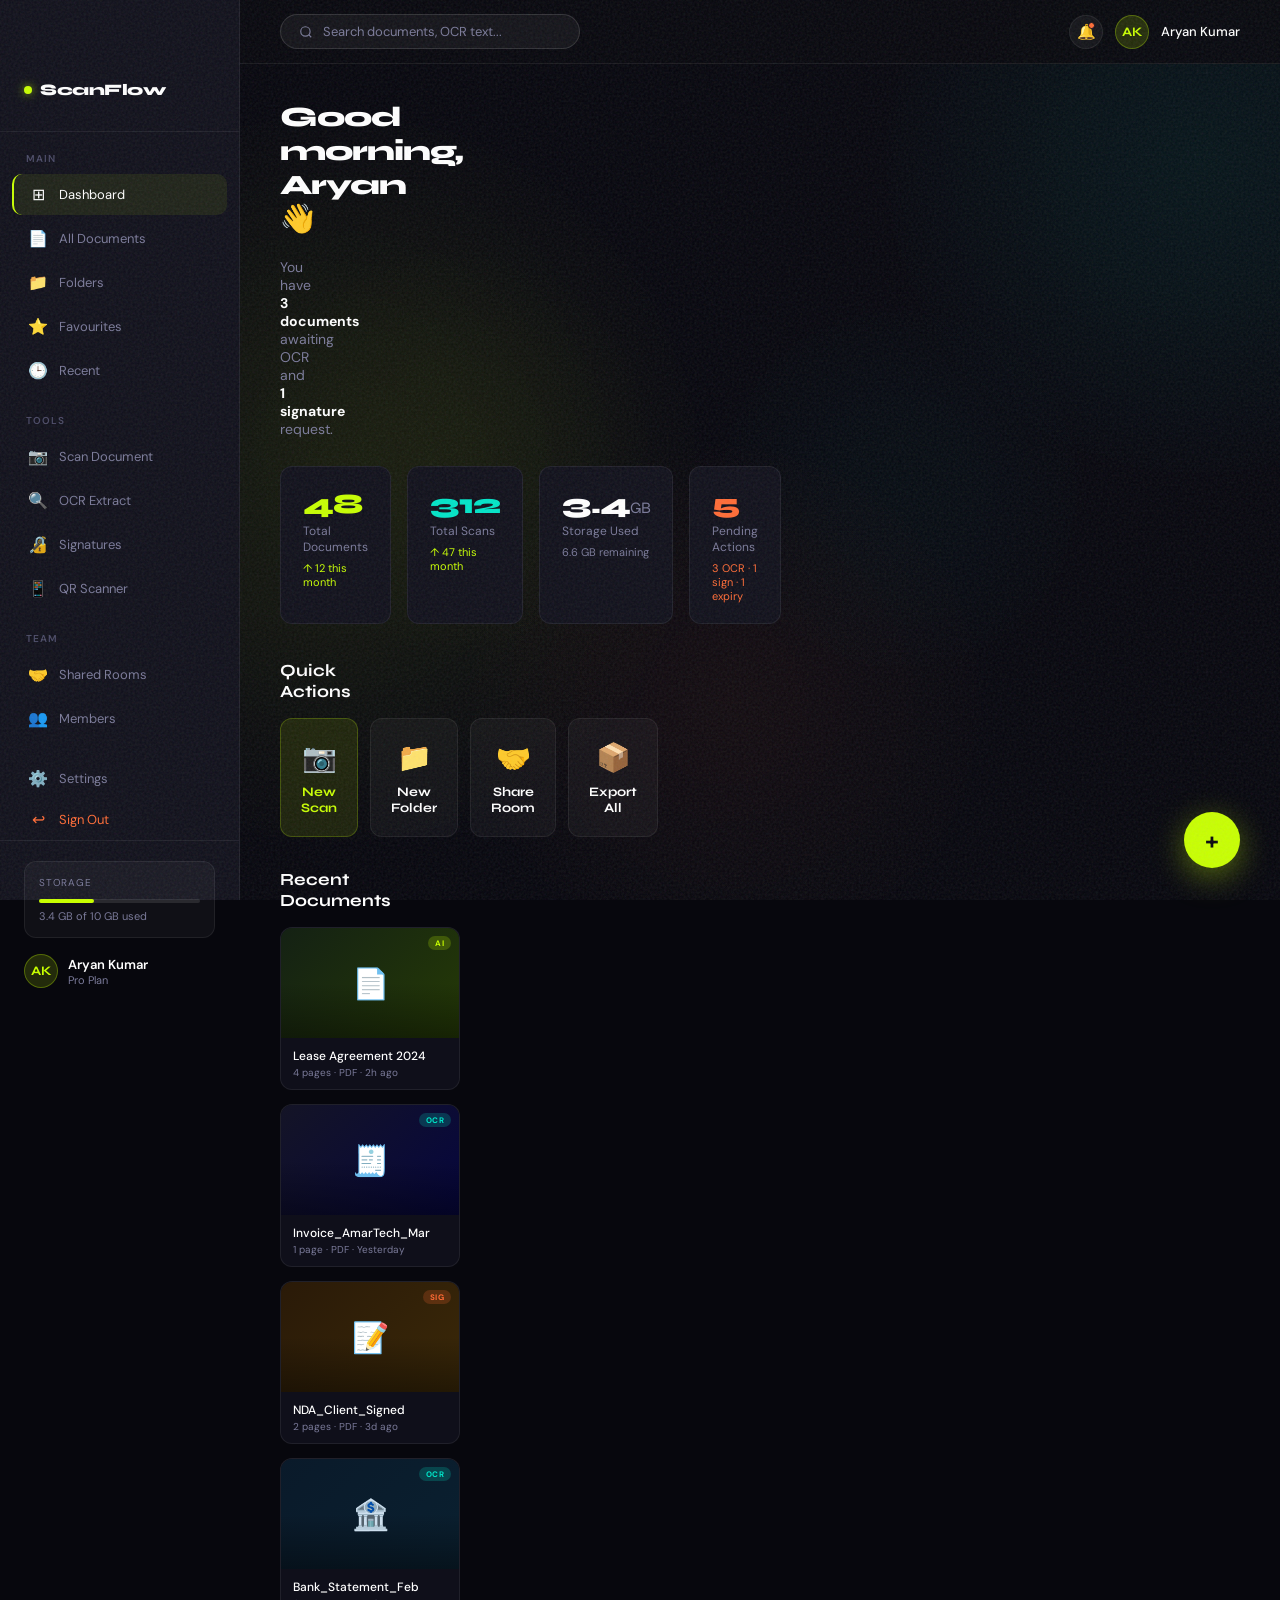
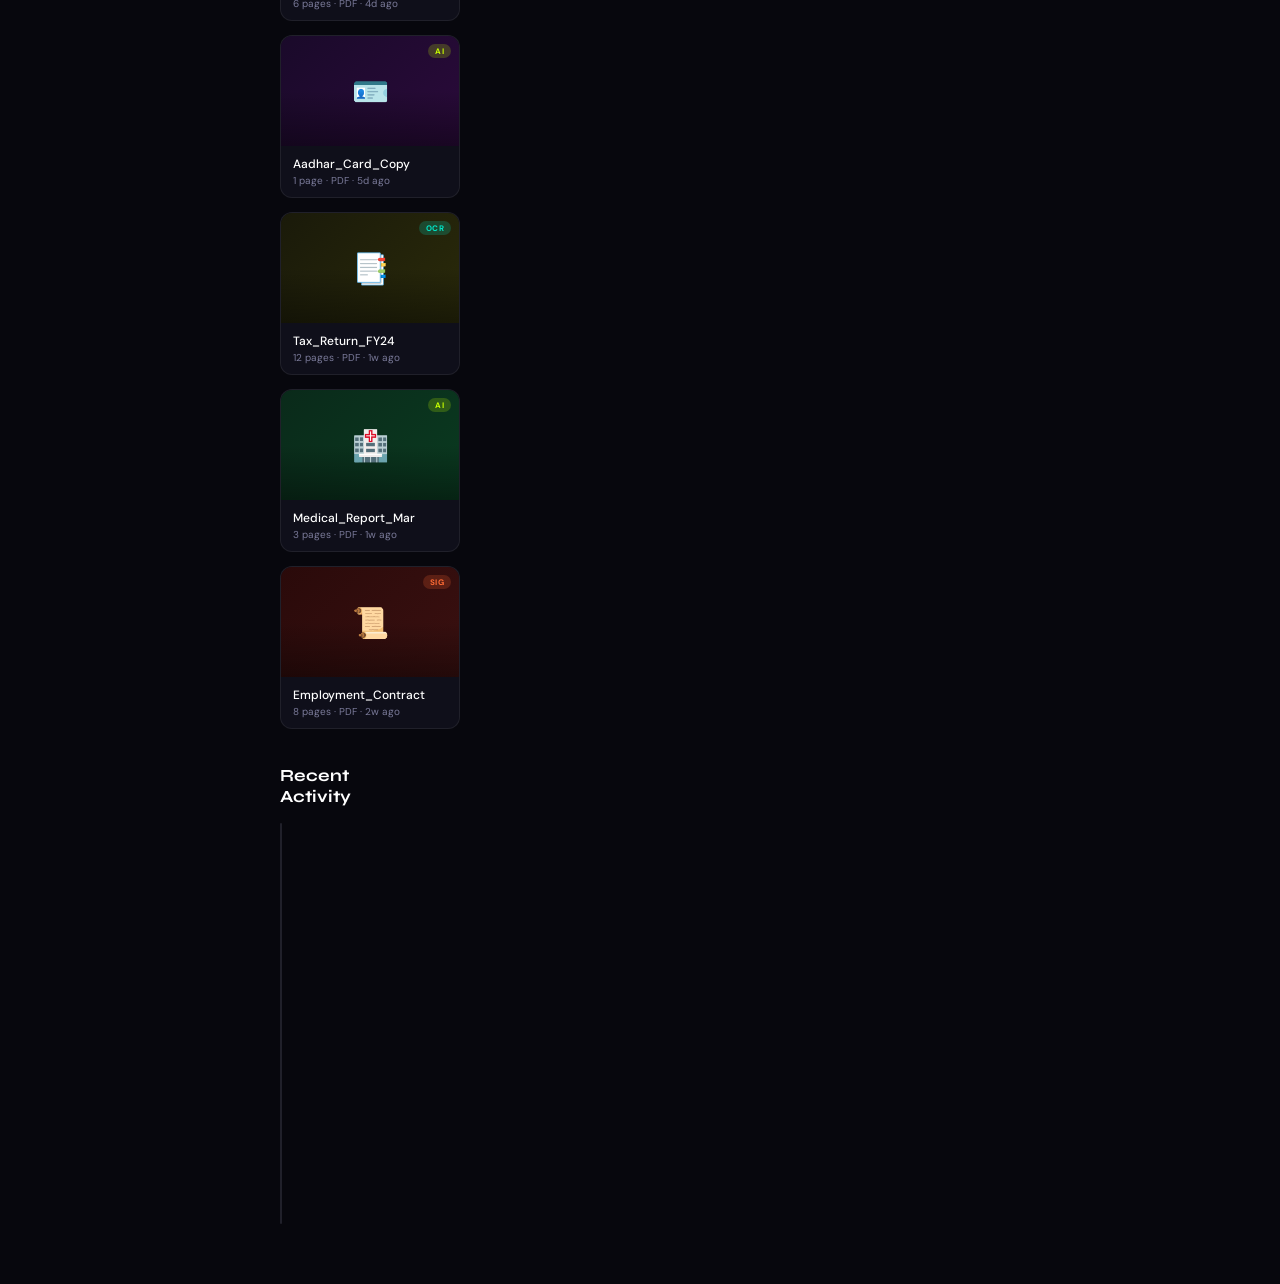
==== commit 6d8dbb41: "Add files via upload" ====
--- a/pages/dashboard.html
+++ b/pages/dashboard.html
@@ -8,8 +8,7 @@
 <link rel="stylesheet" href="../css/pages.css">
 </head>
 <body>
-<div id="sf-cursor"><img src="[data-uri]" alt=""></div>
-<div id="sf-cursor-glow"></div>
+<div id="sf-cursor-ring"></div>
 <div id="sf-bg" aria-hidden="true"></div>
 <div id="sf-grain" aria-hidden="true"></div>
 
--- a/css/base.css
+++ b/css/base.css
@@ -34,41 +34,38 @@
   background: var(--ink);
   color: #fff;
   overflow-x: hidden;
-  cursor: none;
   min-height: 100vh;
 }
 a { text-decoration: none; color: inherit; }
-button { font-family: inherit; cursor: none; }
+button { font-family: inherit; }
 img { max-width: 100%; display: block; }
 ul { list-style: none; }
 
 /* ── CUSTOM CURSOR ── */
-#sf-cursor {
+/* Hide the floating div — we use CSS cursor: url() instead */
+#sf-cursor, #sf-cursor-glow { display: none !important; }
+
+/* Inject the custom arrow cursor globally */
+*, *::before, *::after { cursor: url('[data-uri]') 4 4, auto !important; }
+
+/* Cursor glow ring that follows mouse */
+#sf-cursor-ring {
   position: fixed;
-  width: 32px; height: 32px;
+  width: 40px; height: 40px;
+  border-radius: 50%;
+  border: 1.5px solid rgba(200,255,0,0.45);
   pointer-events: none;
   z-index: 99999;
-  transform: translate(-4px, -4px);
-  transition: transform 0.08s linear;
-  will-change: transform, left, top;
-  filter: drop-shadow(0 0 8px rgba(200,255,0,0.6)) drop-shadow(0 0 20px rgba(200,255,0,0.3));
-}
-#sf-cursor img {
-  width: 100%; height: 100%;
-  object-fit: contain;
-}
-#sf-cursor-glow {
-  position: fixed;
-  width: 180px; height: 180px;
-  border-radius: 50%;
-  pointer-events: none;
-  z-index: 99990;
   transform: translate(-50%, -50%);
-  background: radial-gradient(circle, rgba(200,255,0,0.06) 0%, transparent 70%);
-  transition: left 0.25s ease, top 0.25s ease;
-}
-body:has(a:hover) #sf-cursor { filter: drop-shadow(0 0 12px rgba(200,255,0,1)) drop-shadow(0 0 30px rgba(200,255,0,0.6)); transform: translate(-4px,-4px) scale(1.2); }
-body:has(button:hover) #sf-cursor { filter: drop-shadow(0 0 12px var(--accent2)) drop-shadow(0 0 30px rgba(0,229,200,0.6)); transform: translate(-4px,-4px) scale(1.15) rotate(-15deg); }
+  transition: width 0.25s, height 0.25s, border-color 0.25s, opacity 0.25s;
+  box-shadow: 0 0 12px rgba(200,255,0,0.2), inset 0 0 8px rgba(200,255,0,0.05);
+}
+body:has(a:hover) #sf-cursor-ring,
+body:has(button:hover) #sf-cursor-ring {
+  width: 56px; height: 56px;
+  border-color: rgba(200,255,0,0.7);
+  box-shadow: 0 0 24px rgba(200,255,0,0.35), inset 0 0 14px rgba(200,255,0,0.08);
+}
 
 /* ── NEON FLUID BACKGROUND ── */
 #sf-bg {
@@ -105,7 +102,7 @@
 /* ── GRAIN ── */
 #sf-grain {
   position: fixed; inset: 0; z-index: 9998;
-  pointer-events: none; opacity: 0.28;
+  pointer-events: none; opacity: 0.10;
   background-image: url("data:image/svg+xml,%3Csvg viewBox='0 0 512 512' xmlns='http://www.w3.org/2000/svg'%3E%3Cfilter id='n'%3E%3CfeTurbulence type='fractalNoise' baseFrequency='0.75' numOctaves='4' stitchTiles='stitch'/%3E%3C/filter%3E%3Crect width='100%25' height='100%25' filter='url(%23n)'/%3E%3C/svg%3E");
 }
 
